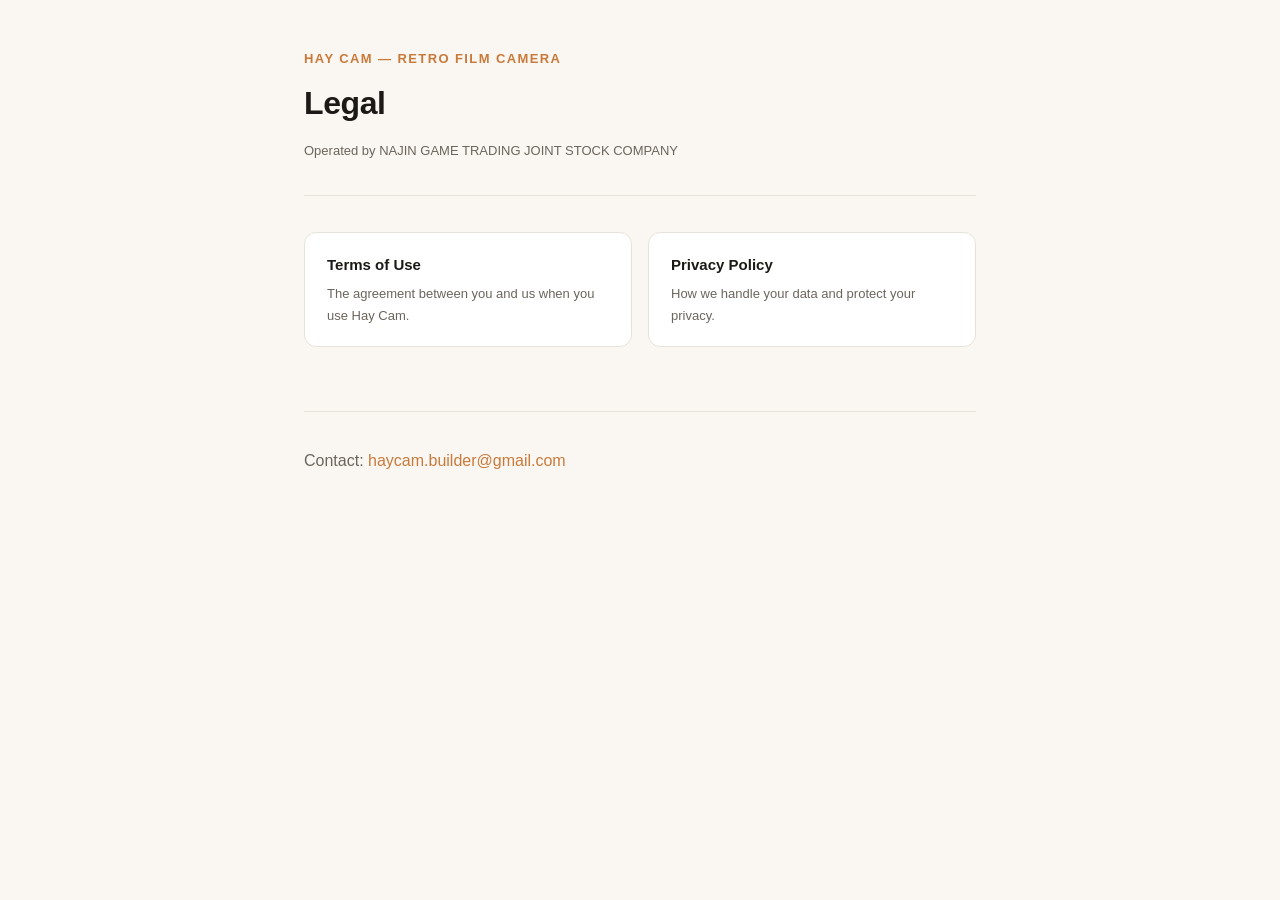
==== index.html @ b0bf1430 "docs: initial legal pages (ToS + Privacy)" ====
<!DOCTYPE html>
<html lang="en">
<head>
<meta charset="UTF-8" />
<meta name="viewport" content="width=device-width, initial-scale=1" />
<title>Hay Cam — Legal</title>
<link rel="stylesheet" href="style.css" />
</head>
<body>
<main class="wrap">
    <header>
        <p class="brand">Hay Cam — Retro Film Camera</p>
        <h1>Legal</h1>
        <p class="meta">Operated by NAJIN GAME TRADING JOINT STOCK COMPANY</p>
    </header>

    <section class="cards">
        <a class="card" href="tos.html">
            <p class="title">Terms of Use</p>
            <p class="desc">The agreement between you and us when you use Hay Cam.</p>
        </a>
        <a class="card" href="privacy.html">
            <p class="title">Privacy Policy</p>
            <p class="desc">How we handle your data and protect your privacy.</p>
        </a>
    </section>

    <footer>
        <p>Contact: <a href="mailto:haycam.builder@gmail.com">haycam.builder@gmail.com</a></p>
    </footer>
</main>
</body>
</html>
---- style.css ----
:root {
    --bg: #faf7f2;
    --surface: #ffffff;
    --text: #1c1a17;
    --muted: #6b655d;
    --accent: #c97a3b;
    --border: #e8e3d9;
}

@media (prefers-color-scheme: dark) {
    :root {
        --bg: #16140f;
        --surface: #1f1c17;
        --text: #f1ece1;
        --muted: #9a9286;
        --accent: #e89f5e;
        --border: #2c2820;
    }
}

* { box-sizing: border-box; }

body {
    margin: 0;
    font-family: -apple-system, BlinkMacSystemFont, "SF Pro Text", "Helvetica Neue", Arial, sans-serif;
    background: var(--bg);
    color: var(--text);
    line-height: 1.65;
    -webkit-font-smoothing: antialiased;
}

.wrap {
    max-width: 720px;
    margin: 0 auto;
    padding: 48px 24px 96px;
}

header {
    border-bottom: 1px solid var(--border);
    padding-bottom: 20px;
    margin-bottom: 36px;
}

header .brand {
    font-size: 13px;
    font-weight: 600;
    letter-spacing: 1.4px;
    text-transform: uppercase;
    color: var(--accent);
    margin: 0 0 8px;
}

header h1 {
    margin: 0;
    font-size: 32px;
    font-weight: 700;
    letter-spacing: -0.4px;
}

header .meta {
    margin-top: 10px;
    color: var(--muted);
    font-size: 13px;
}

h2 {
    margin-top: 36px;
    margin-bottom: 12px;
    font-size: 18px;
    font-weight: 700;
    letter-spacing: 0.2px;
}

p, li { font-size: 16px; }

ul { padding-left: 22px; }

a {
    color: var(--accent);
    text-decoration: none;
    border-bottom: 1px solid transparent;
    transition: border-color 0.15s;
}

a:hover { border-bottom-color: var(--accent); }

.cards {
    display: grid;
    gap: 16px;
    grid-template-columns: 1fr 1fr;
    margin-top: 28px;
}

@media (max-width: 540px) {
    .cards { grid-template-columns: 1fr; }
    .wrap { padding: 32px 18px 64px; }
    header h1 { font-size: 26px; }
}

.card {
    background: var(--surface);
    border: 1px solid var(--border);
    border-radius: 12px;
    padding: 20px 22px;
    display: block;
    color: inherit;
    border-bottom: 1px solid var(--border);
}

.card:hover { border-color: var(--accent); }

.card .title {
    font-size: 15px;
    font-weight: 600;
    margin: 0 0 6px;
}

.card .desc {
    margin: 0;
    color: var(--muted);
    font-size: 13px;
}

footer {
    margin-top: 64px;
    padding-top: 20px;
    border-top: 1px solid var(--border);
    color: var(--muted);
    font-size: 13px;
}

nav.top {
    margin-bottom: 24px;
    font-size: 13px;
}

nav.top a { color: var(--muted); }
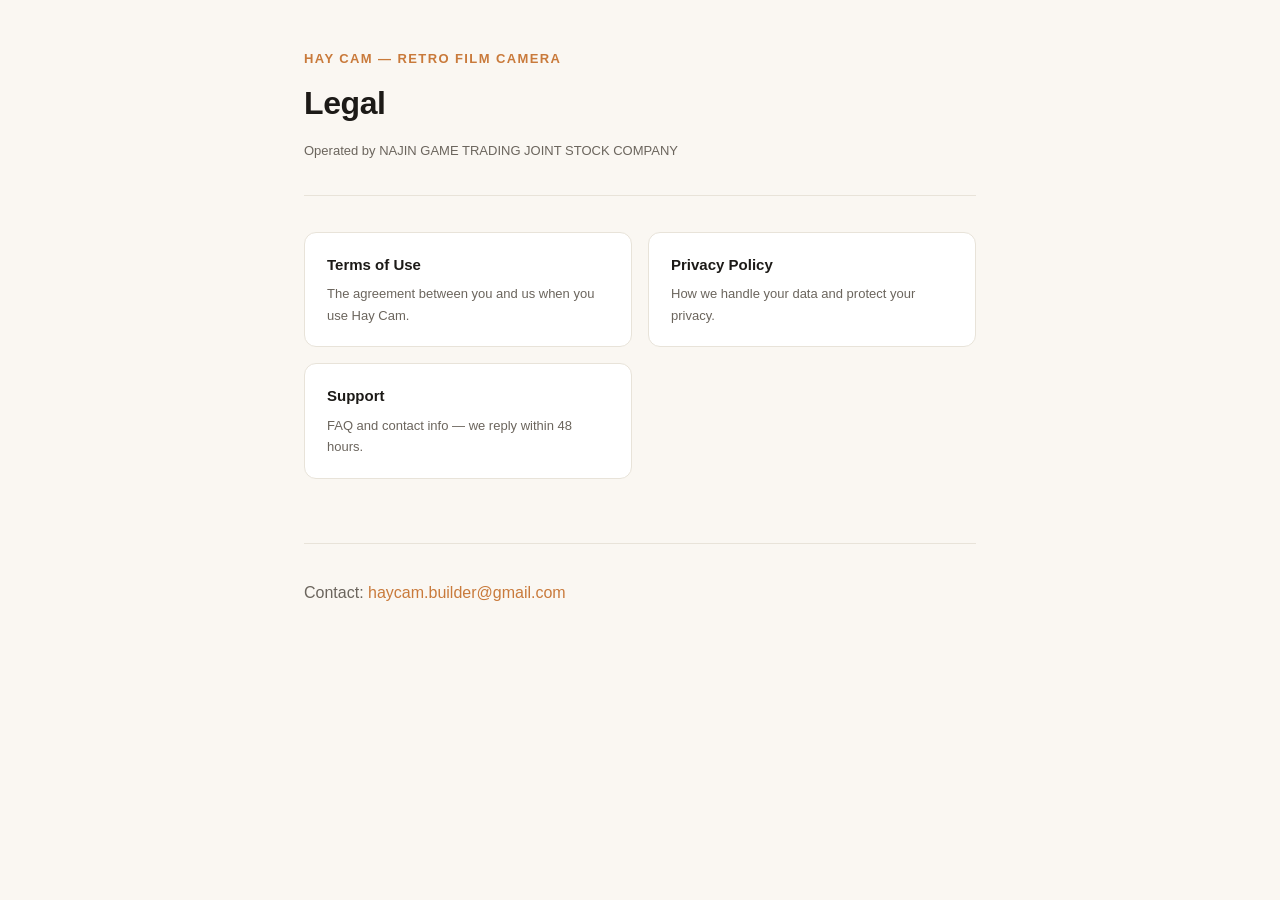
==== commit acb165ca: "docs: add Support page" ====
--- a/index.html
+++ b/index.html
@@ -23,6 +23,10 @@
             <p class="title">Privacy Policy</p>
             <p class="desc">How we handle your data and protect your privacy.</p>
         </a>
+        <a class="card" href="support.html">
+            <p class="title">Support</p>
+            <p class="desc">FAQ and contact info — we reply within 48 hours.</p>
+        </a>
     </section>
 
     <footer>
